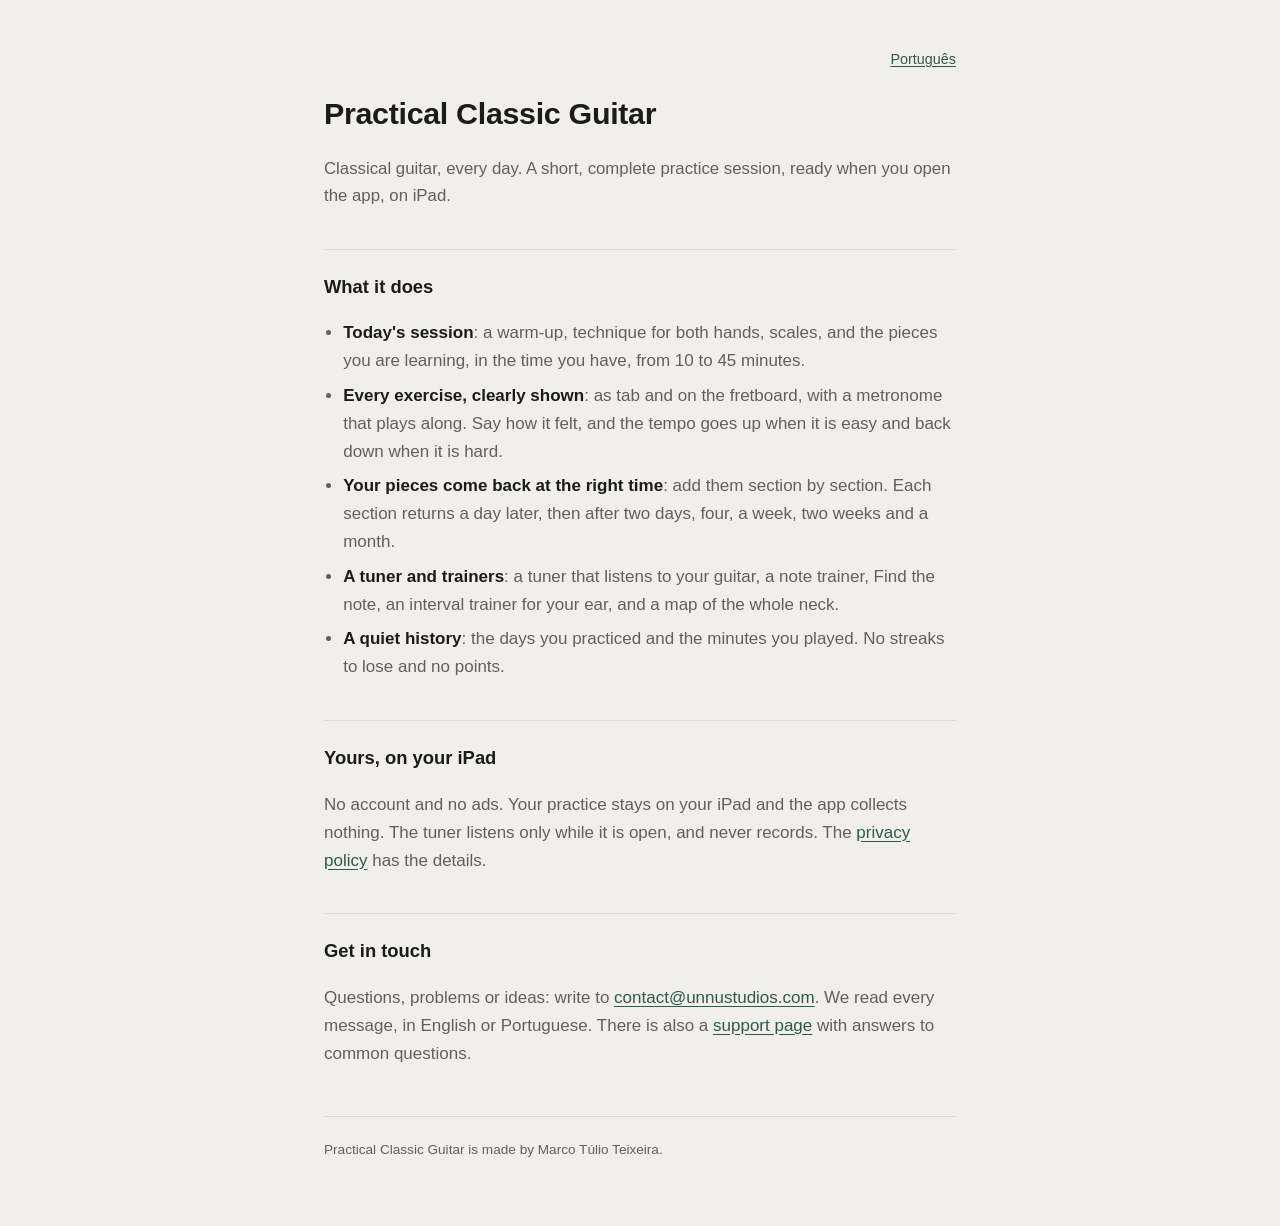
==== index.html @ de4f2890 "The public pages: home, support and privacy policy, in English and Portuguese Plain HTML and one sty" ====
<!DOCTYPE html>
<html lang="en">
<head>
<meta charset="utf-8">
<meta name="viewport" content="width=device-width, initial-scale=1">
<title>Practical Classic Guitar: classical guitar, every day</title>
<link rel="stylesheet" href="style.css">
</head>
<body>
<main>

<p class="lang"><a href="pt-br/" lang="pt-BR" hreflang="pt-BR">Português</a></p>
<h1>Practical Classic Guitar</h1>
<p class="lead">Classical guitar, every day. A short, complete practice session, ready when
you open the app, on iPad.</p>

<h2>What it does</h2>
<ul>
  <li><strong>Today's session</strong>: a warm-up, technique for both hands, scales, and the
      pieces you are learning, in the time you have, from 10 to 45 minutes.</li>
  <li><strong>Every exercise, clearly shown</strong>: as tab and on the fretboard, with a
      metronome that plays along. Say how it felt, and the tempo goes up when it is easy and
      back down when it is hard.</li>
  <li><strong>Your pieces come back at the right time</strong>: add them section by section.
      Each section returns a day later, then after two days, four, a week, two weeks and a
      month.</li>
  <li><strong>A tuner and trainers</strong>: a tuner that listens to your guitar, a note
      trainer, Find the note, an interval trainer for your ear, and a map of the whole
      neck.</li>
  <li><strong>A quiet history</strong>: the days you practiced and the minutes you played.
      No streaks to lose and no points.</li>
</ul>

<h2>Yours, on your iPad</h2>
<p>No account and no ads. Your practice stays on your iPad and the app collects nothing. The
tuner listens only while it is open, and never records. The
<a href="privacy.html">privacy policy</a> has the details.</p>

<h2>Get in touch</h2>
<p>Questions, problems or ideas: write to <a href="mailto:contact@unnustudios.com">contact@unnustudios.com</a>. We read every message, in English or
Portuguese. There is also a <a href="support.html">support page</a> with answers to common
questions.</p>

<footer>
  <p>Practical Classic Guitar is made by Marco Túlio Teixeira.</p>
</footer>

</main>
</body>
</html>
---- style.css ----
/* One small stylesheet with no build step, no framework and no fonts to fetch: these pages
   exist to be read and to load from anywhere, including a reviewer's browser on a bad
   connection. Colours are the app's own (Studio), in light and in dark. */

:root {
  --bg: #f1efea;
  --surface: #ffffff;
  --text: #1b1b19;
  --muted: #62605a;
  --accent: #2c5a4c;
  --border: #dedbd3;
}

@media (prefers-color-scheme: dark) {
  :root {
    --bg: #141413;
    --surface: #1e1e1c;
    --text: #edebe6;
    --muted: #a5a29a;
    --accent: #7fb8a4;
    --border: #33322f;
  }
}

* { box-sizing: border-box; }

body {
  margin: 0;
  background: var(--bg);
  color: var(--text);
  font: 17px/1.65 -apple-system, BlinkMacSystemFont, "Segoe UI", Roboto, Helvetica, Arial, sans-serif;
  -webkit-text-size-adjust: 100%;
}

main {
  max-width: 42rem;
  margin: 0 auto;
  padding: 3rem 1.25rem 4rem;
}

h1 {
  font-size: 1.9rem;
  font-weight: 600;
  letter-spacing: -0.01em;
  margin: 0 0 0.5rem;
}

h2 {
  font-size: 1.15rem;
  font-weight: 600;
  margin: 2.4rem 0 0.6rem;
  padding-top: 1.4rem;
  border-top: 1px solid var(--border);
}

h3 {
  font-size: 1rem;
  font-weight: 600;
  margin: 1.6rem 0 0.4rem;
}

p, li { color: var(--muted); }
li { margin-bottom: 0.4rem; }
ul { padding-left: 1.2rem; }

strong { color: var(--text); font-weight: 600; }

a { color: var(--accent); text-decoration: underline; text-underline-offset: 0.15em; }

.lead { font-size: 1.05rem; margin-bottom: 0.5rem; }
.meta { font-size: 0.85rem; margin-top: 0; }
.back { margin: 0 0 1.6rem; font-size: 0.9rem; }
.lang { margin: 0 0 1rem; font-size: 0.9rem; text-align: right; }

footer {
  margin-top: 3rem;
  padding-top: 1.4rem;
  border-top: 1px solid var(--border);
}
footer p { font-size: 0.85rem; margin: 0; }
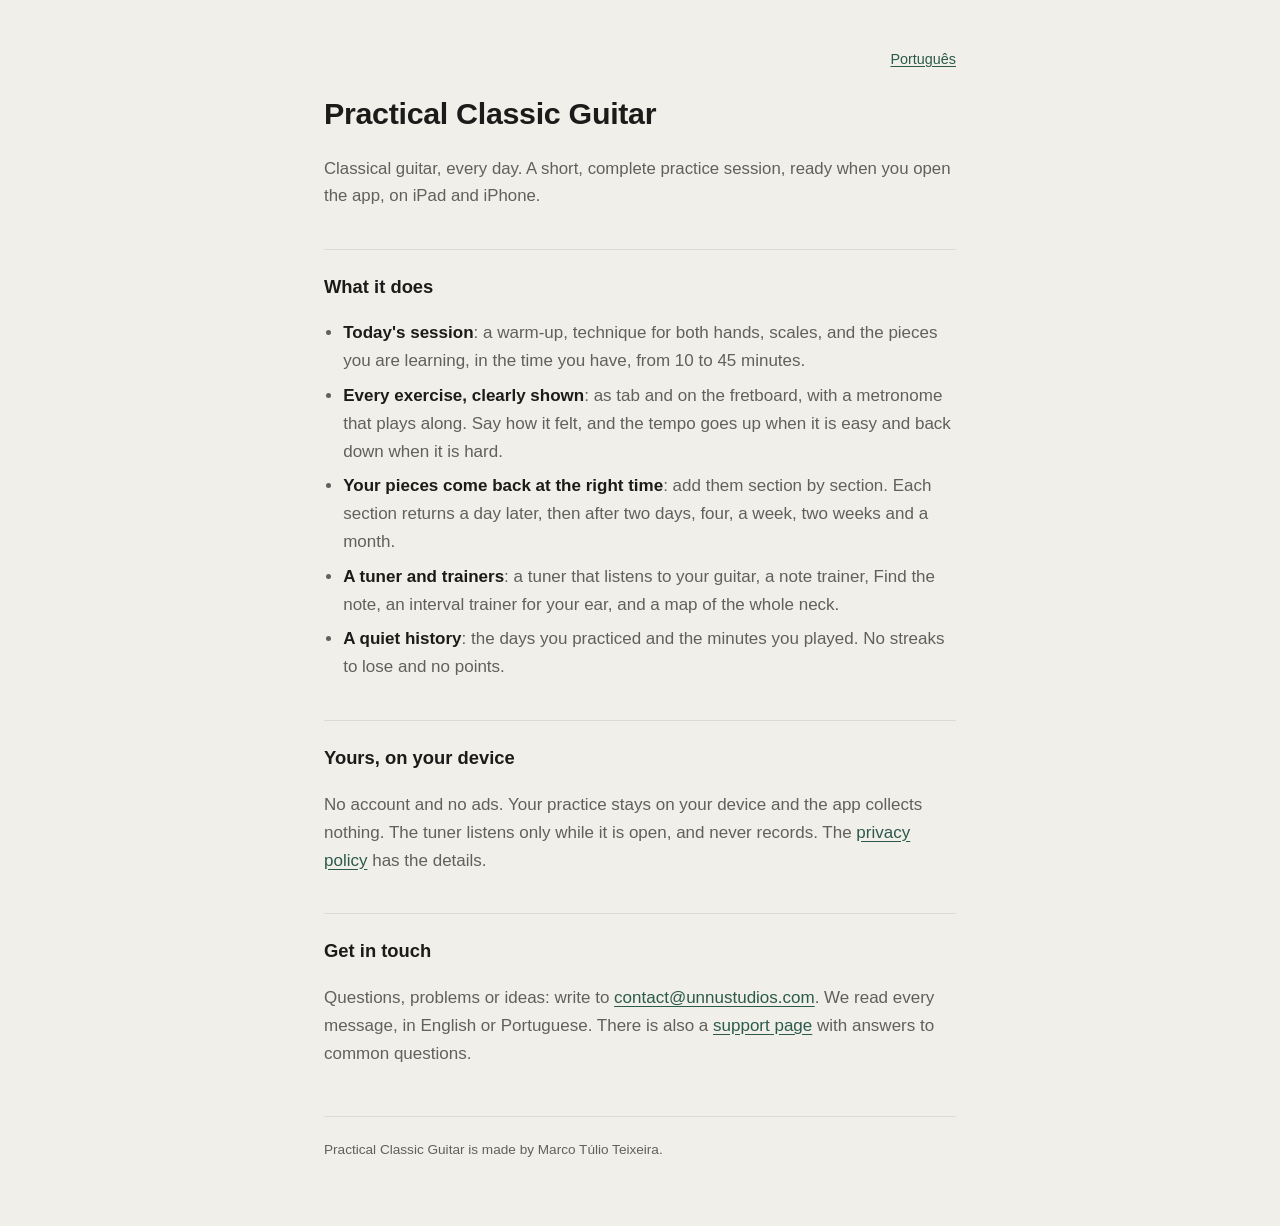
==== commit 9e2f1205: "The app is for iPad and iPhone Co-Authored-By: Claude Fable 5.2 <noreply@anthropic.com>" ====
--- a/index.html
+++ b/index.html
@@ -12,7 +12,7 @@
 <p class="lang"><a href="pt-br/" lang="pt-BR" hreflang="pt-BR">Português</a></p>
 <h1>Practical Classic Guitar</h1>
 <p class="lead">Classical guitar, every day. A short, complete practice session, ready when
-you open the app, on iPad.</p>
+you open the app, on iPad and iPhone.</p>
 
 <h2>What it does</h2>
 <ul>
@@ -31,8 +31,8 @@
       No streaks to lose and no points.</li>
 </ul>
 
-<h2>Yours, on your iPad</h2>
-<p>No account and no ads. Your practice stays on your iPad and the app collects nothing. The
+<h2>Yours, on your device</h2>
+<p>No account and no ads. Your practice stays on your device and the app collects nothing. The
 tuner listens only while it is open, and never records. The
 <a href="privacy.html">privacy policy</a> has the details.</p>
 
